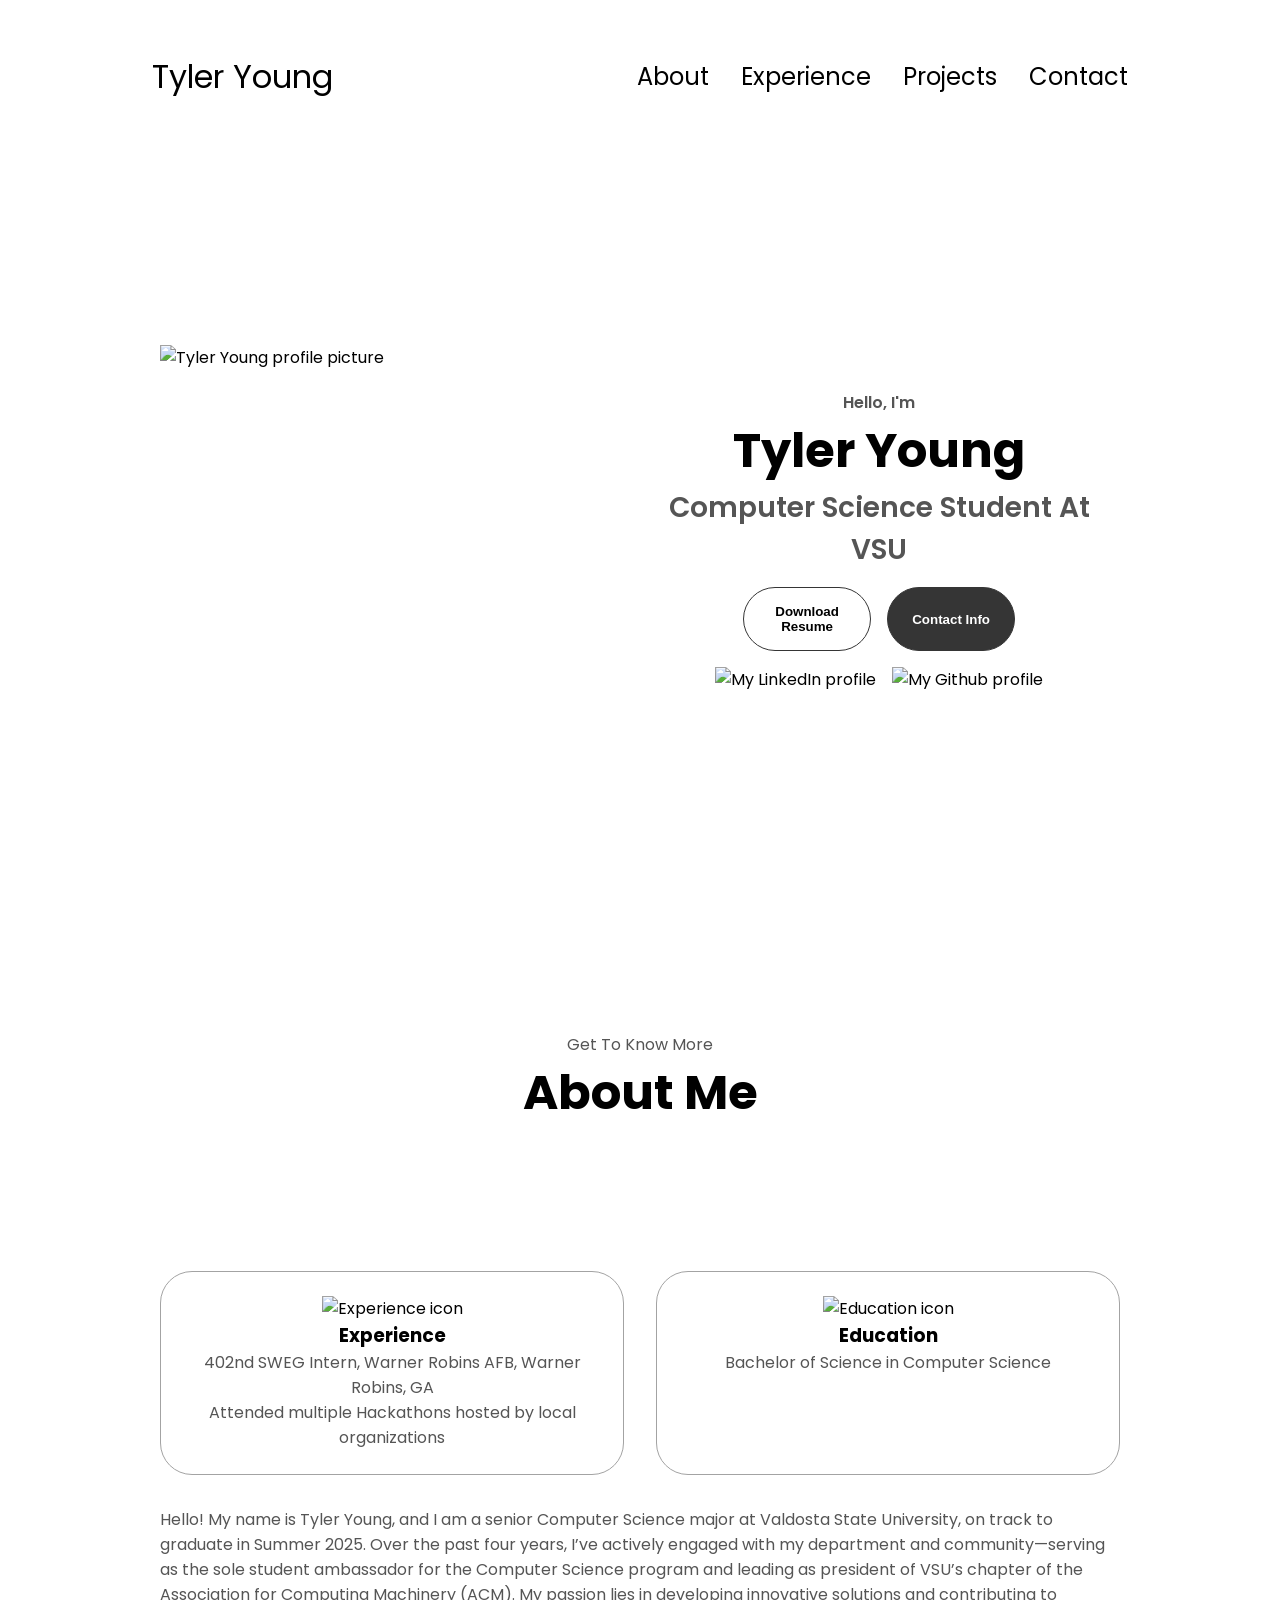
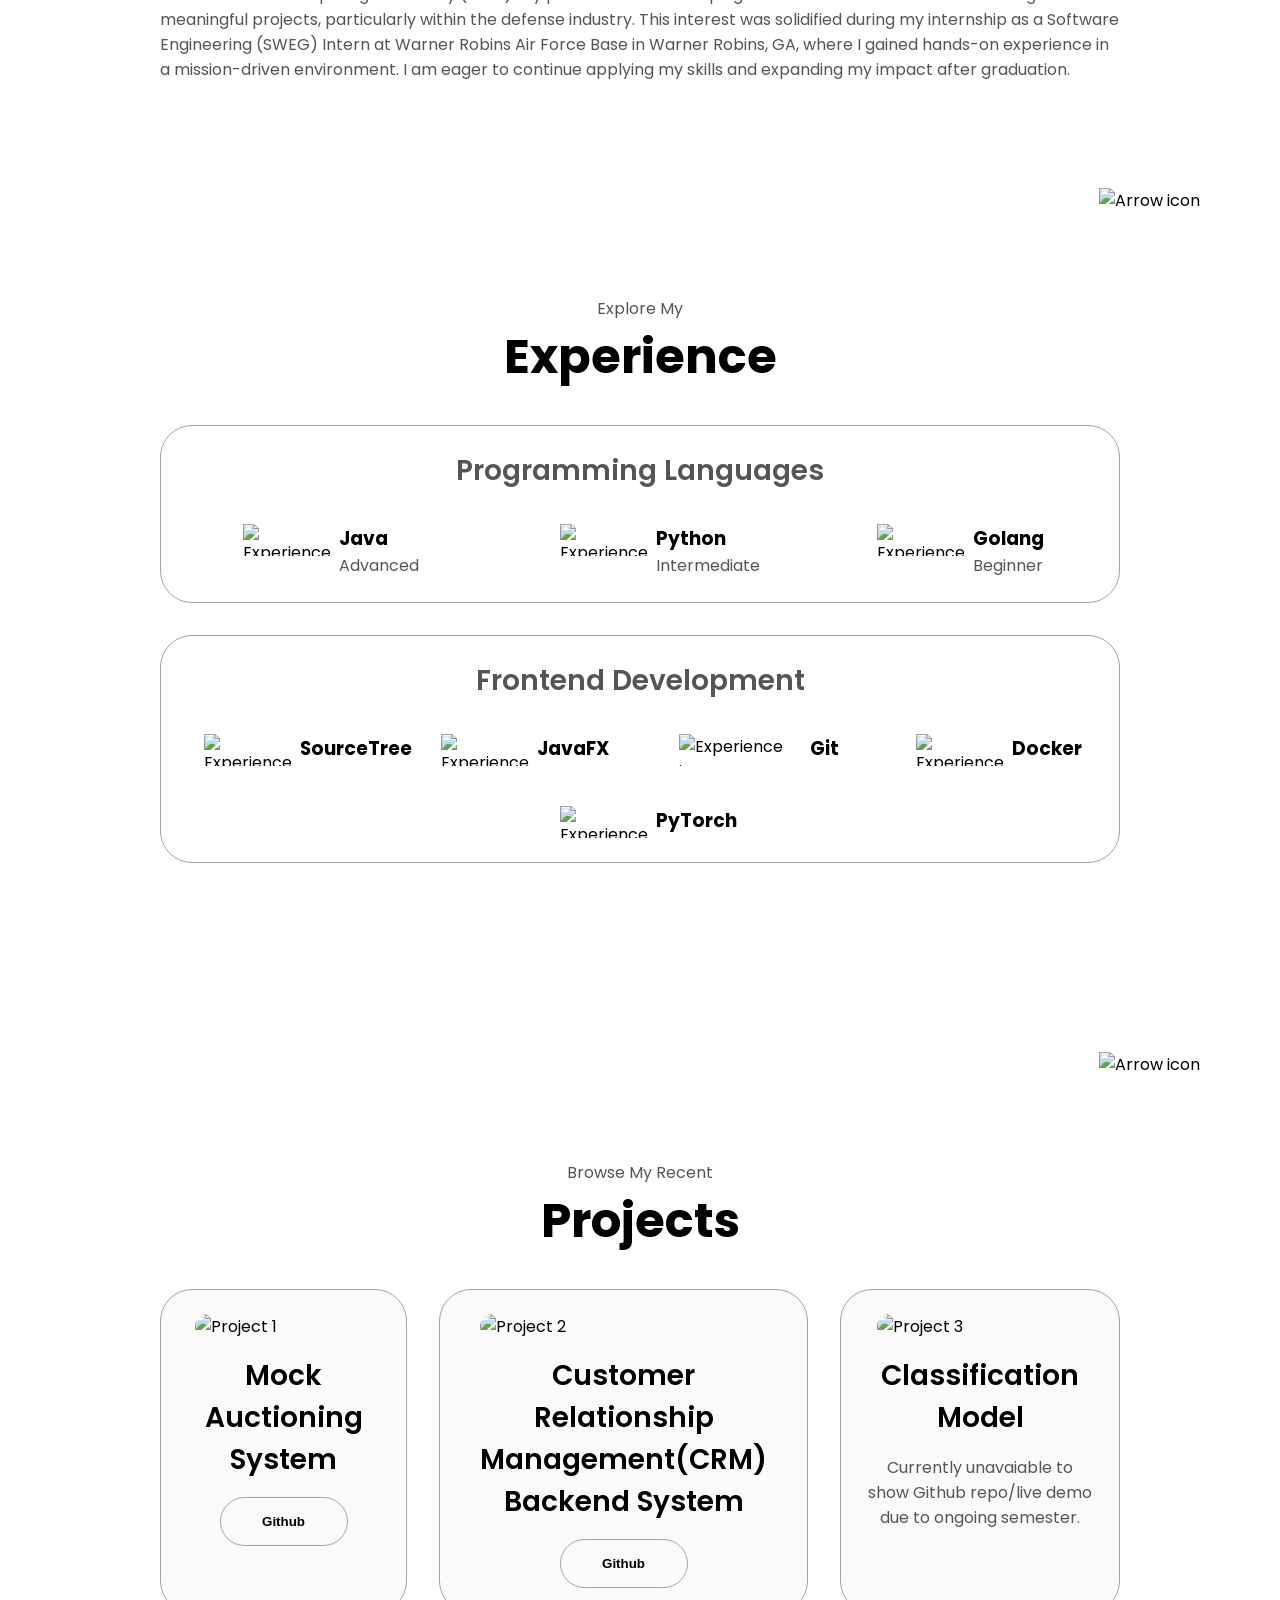
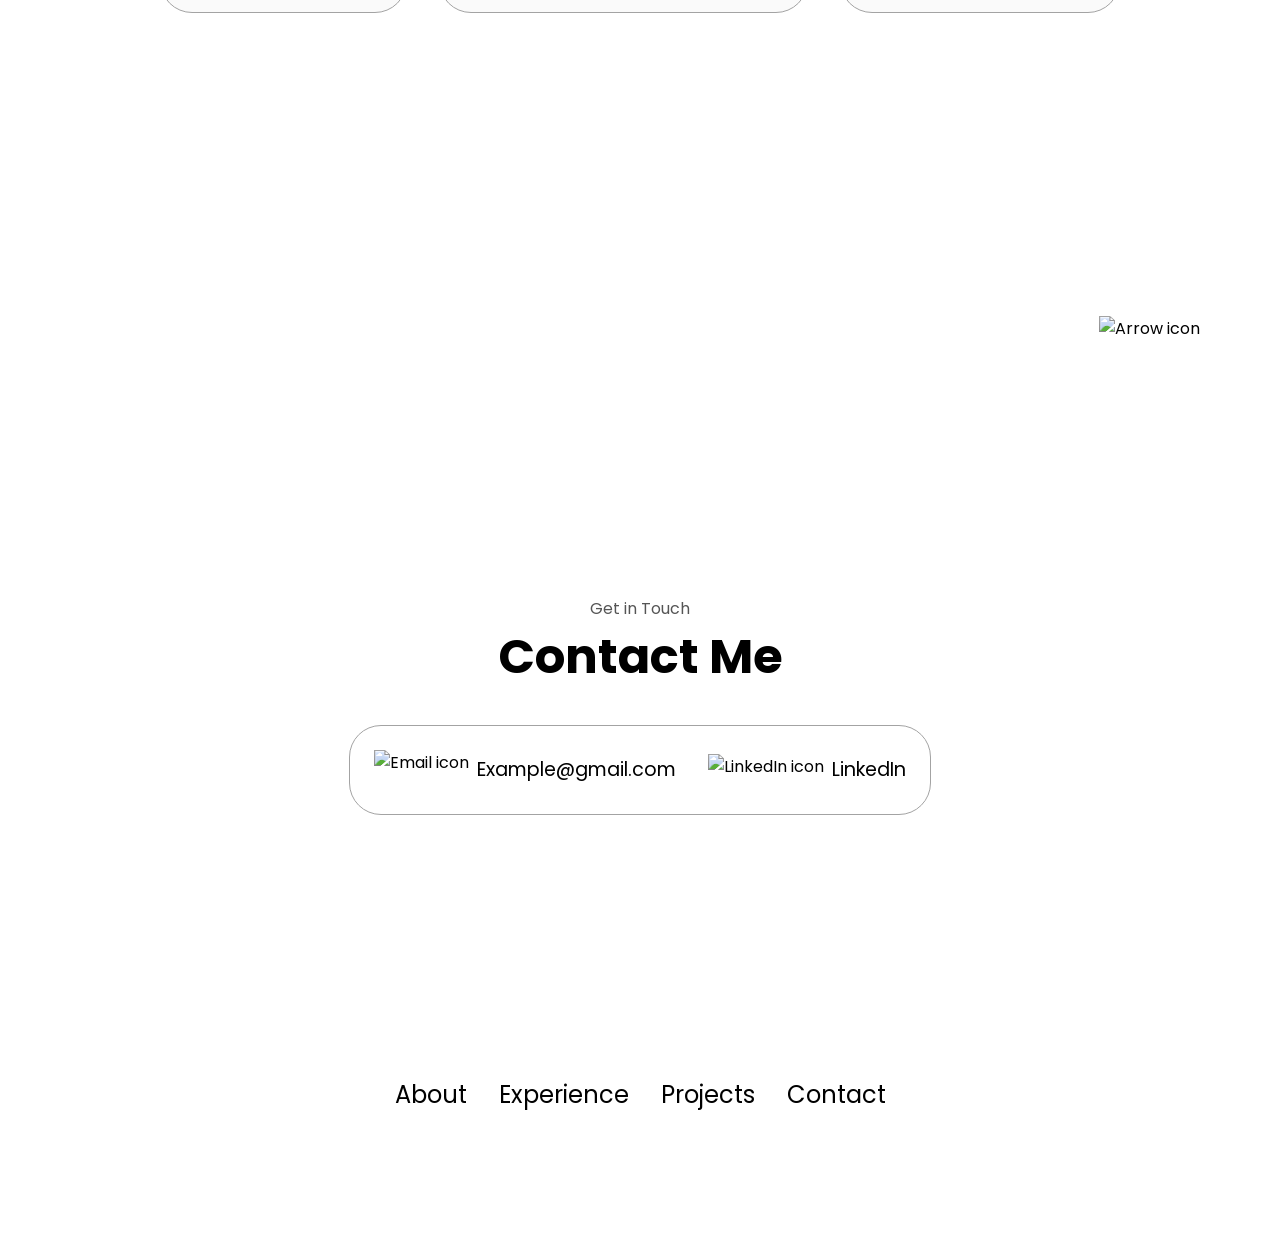
==== portfolio-folder/index.html @ a0f1d5ae "renamed folder slightly" ====
<!DOCTYPE html>
<html lang="en">
  <head>
    <meta charset="UTF-8" />
    <meta http-equiv="X-UA-Compatible" content="IE=edge" />
    <meta name="viewport" content="width=device-width, initial-scale=1.0" />
    <title>My Portfolio</title>
    <link rel="stylesheet" href="style.css" />
    <link rel="stylesheet" href="mediaqueries.css" />
  </head>
  <body>
    <nav id="desktop-nav">
      <div class="logo">Tyler Young</div>
      <div>
        <ul class="nav-links">
          <li><a href="#about">About</a></li>
          <li><a href="#experience">Experience</a></li>
          <li><a href="#projects">Projects</a></li>
          <li><a href="#contact">Contact</a></li>
        </ul>
      </div>
    </nav>
    <nav id="hamburger-nav">
      <div class="logo">Tyler Young</div>
      <div class="hamburger-menu">
        <div class="hamburger-icon" onclick="toggleMenu()">
          <span></span>
          <span></span>
          <span></span>
        </div>
        <div class="menu-links">
          <li><a href="#about" onclick="toggleMenu()">About</a></li>
          <li><a href="#experience" onclick="toggleMenu()">Experience</a></li>
          <li><a href="#projects" onclick="toggleMenu()">Projects</a></li>
          <li><a href="#contact" onclick="toggleMenu()">Contact</a></li>
        </div>
      </div>
    </nav>
    <section id="profile">
      <div class="section__pic-container">
        <img src="./assets/Picture1_Me.jpg" alt="Tyler Young profile picture" />
      </div>
      <div class="section__text">
        <p class="section__text__p1">Hello, I'm</p>
        <h1 class="title">Tyler Young</h1>
        <p class="section__text__p2">Computer Science Student At VSU</p>
        <div class="btn-container">
          <button
            class="btn btn-color-2"
            onclick="window.open('./assets/Resume.pdf')"
          >
            Download Resume
          </button>
          <button class="btn btn-color-1" onclick="location.href='./#contact'">
            Contact Info
          </button>
        </div>
        <div id="socials-container">
          <img
            src="./assets/linkedin.png"
            alt="My LinkedIn profile"
            class="icon"
            onclick="location.href='https://www.linkedin.com/in/tyler-young-a2173a201/'"
          />
          <img
            src="./assets/github.png"
            alt="My Github profile"
            class="icon"
            onclick="location.href='https://github.com/TylerY7'"
          />
        </div>
      </div>
    </section>
    <section id="about">
      <p class="section__text__p1">Get To Know More</p>
      <h1 class="title">About Me</h1>
      <div class="section-container">
        <div class="about-details-container">
          <div class="about-containers">
            <div class="details-container">
              <img
                src="./assets/experience.png"
                alt="Experience icon"
                class="icon"
              />
              <h3>Experience</h3>
              <p>402nd SWEG Intern, Warner Robins AFB, Warner Robins, GA <br> Attended multiple Hackathons hosted by local organizations</p>
            </div>
            <div class="details-container">
              <img
                src="./assets/education.png"
                alt="Education icon"
                class="icon"
              />
              <h3>Education</h3>
              <p>Bachelor of Science in Computer Science</p>
            </div>
          </div>
          <div class="text-container">
            <p>
                Hello! My name is Tyler Young, and I am a senior Computer Science major at Valdosta State University, on track to graduate in Summer 2025. 
                Over the past four years, I’ve actively engaged with my department and community—serving as the sole student ambassador for the Computer Science program and leading as president of VSU’s chapter of the Association for Computing Machinery (ACM).
                My passion lies in developing innovative solutions and contributing to meaningful projects, particularly within the defense industry. 
                This interest was solidified during my internship as a Software Engineering (SWEG) Intern at Warner Robins Air Force Base in Warner Robins, GA, where I gained hands-on experience in a mission-driven environment. 
                I am eager to continue applying my skills and expanding my impact after graduation.
            </p>
          </div>
        </div>
      </div>
      <img
        src="./assets/arrow.png"
        alt="Arrow icon"
        class="icon arrow"
        onclick="location.href='./#experience'"
      />
    </section>
    <section id="experience">
      <p class="section__text__p1">Explore My</p>
      <h1 class="title">Experience</h1>
      <div class="experience-details-container">
        <div class="about-containers">
          <div class="details-container">
            <h2 class="experience-sub-title">Programming Languages</h2>
            <div class="article-container">
              <article>
                <img
                  src="./assets/java-icon-1511x2048-6ikx8301.png"
                  alt="Experience icon"
                  class="icon"
                />
                <div>
                  <h3>Java</h3>
                  <p>Advanced</p>
                </div>
              </article>

              <article>
                <img
                  src="./assets/Python-logo-notext.svg.png"
                  alt="Experience icon"
                  class="icon"
                />
                <div>
                  <h3>Python</h3>
                  <p>Intermediate</p>
                </div>
              </article>

              <article>
                <img
                  src="./assets/Go-Logo_Blue.png"
                  alt="Experience icon"
                  class="icon"
                />
                <div>
                  <h3>Golang</h3>
                  <p>Beginner</p>
                </div>
              </article>
            </div>
          </div>
        </div>

        <div class="details-container">
            <h2 class="experience-sub-title">Frontend Development</h2>
            <div class="article-container">
              <article>
                <img
                  src="./assets/SourceTree_Icon.png"
                  alt="Experience icon"
                  class="icon"
                />
                <div>
                  <h3>SourceTree</h3>
                </div>
              </article>

              <article>
                <img
                  src="./assets/JavaFX_Icon.png"
                  alt="Experience icon"
                  class="icon"
                />
                <div>
                  <h3>JavaFX</h3>
                </div>
              </article>

              <article>
                <img
                  src="./assets/Git_Icon.png"
                  alt="Experience icon"
                  class="icon"
                />
                <div>
                  <h3>Git</h3>
                </div>
              </article>

              <article>
                <img
                  src="./assets/docker-mark-blue.png"
                  alt="Experience icon"
                  class="icon"
                />
                <div>
                  <h3>Docker</h3>
                </div>
              </article>

              <article>
                <img
                  src="./assets/PyTorch_Icon.png"
                  alt="Experience icon"
                  class="icon"
                />
                <div>
                  <h3>PyTorch</h3>
                </div>
              </article>

            </div>

      </div>
      <img
        src="./assets/arrow.png"
        alt="Arrow icon"
        class="icon arrow"
        onclick="location.href='./#projects'"
      />
    </section>
    <section id="projects">
      <p class="section__text__p1">Browse My Recent</p>
      <h1 class="title">Projects</h1>
      <div class="experience-details-container">
        <div class="about-containers">
          <div class="details-container color-container">
            <div class="article-container">
              <img
                src="./assets/Project1_Pic.png"
                alt="Project 1"
                class="project-img"
              />
            </div>
            <h2 class="experience-sub-title project-title">Mock Auctioning System</h2>
            <div class="btn-container">
              <button
                class="btn btn-color-2 project-btn"
                onclick="location.href='https://github.com/vsu-se/24fa_team3'"
              >
                Github
              </button>
            </div>
          </div>
          <div class="details-container color-container">
            <div class="article-container">
              <img
                src="./assets/CRM-Backend_Project_Pic.png"
                alt="Project 2"
                class="project-img"
              />
            </div>
            <h2 class="experience-sub-title project-title">Customer Relationship Management(CRM) Backend System</h2>
            <div class="btn-container">
              <button
                class="btn btn-color-2 project-btn"
                onclick="location.href='https://github.com/TylerY7/CRM-Backend-Project'"
              >
                Github
              </button>
            </div>
          </div>
          <div class="details-container color-container">
            <div class="article-container">
              <img
                src="./assets/CS-4900_Project_Pic.png"
                alt="Project 3"
                class="project-img"
              />
            </div>
            <h2 class="experience-sub-title project-title">Classification Model</h2>
            <div class="btn-container">
              <p>Currently unavaiable to show Github repo/live demo due to ongoing semester.</p>
            </div>
          </div>
        </div>
      </div>
      <img
        src="./assets/arrow.png"
        alt="Arrow icon"
        class="icon arrow"
        onclick="location.href='./#contact'"
      />
    </section>
    <section id="contact">
      <p class="section__text__p1">Get in Touch</p>
      <h1 class="title">Contact Me</h1>
      <div class="contact-info-upper-container">
        <div class="contact-info-container">
          <img
            src="./assets/email.png"
            alt="Email icon"
            class="icon contact-icon email-icon"
          />
          <p><a href="mailto:examplemail@gmail.com">Example@gmail.com</a></p>
        </div>
        <div class="contact-info-container">
          <img
            src="./assets/linkedin.png"
            alt="LinkedIn icon"
            class="icon contact-icon"
          />
          <p><a href="https://www.linkedin.com/in/tyler-young-a2173a201/">LinkedIn</a></p>
        </div>
      </div>
    </section>
    <footer>
      <nav>
        <div class="nav-links-container">
          <ul class="nav-links">
            <li><a href="#about">About</a></li>
            <li><a href="#experience">Experience</a></li>
            <li><a href="#projects">Projects</a></li>
            <li><a href="#contact">Contact</a></li>
          </ul>
        </div>
      </nav>
    </footer>
    <script src="script.js"></script>
  </body>
</html>
---- portfolio-folder/style.css ----
/* GENERAL */

@import url("https://fonts.googleapis.com/css2?family=Poppins:wght@300;400;500;600&display=swap");

* {
  margin: 0;
  padding: 0;
}

body {
  font-family: "Poppins", sans-serif;
}

html {
  scroll-behavior: smooth;
}

p {
  color: rgb(85, 85, 85);
}

/* TRANSITION */

a,
.btn {
  transition: all 300ms ease;
}

/* DESKTOP NAV */

nav,
.nav-links {
  display: flex;
}

nav {
  justify-content: space-around;
  align-items: center;
  height: 17vh;
}

.nav-links {
  gap: 2rem;
  list-style: none;
  font-size: 1.5rem;
}

a {
  color: black;
  text-decoration: none;
  text-decoration-color: white;
}

a:hover {
  color: grey;
  text-decoration: underline;
  text-underline-offset: 1rem;
  text-decoration-color: rgb(181, 181, 181);
}

.logo {
  font-size: 2rem;
}

.logo:hover {
  cursor: default;
}

/* HAMBURGER MENU */

#hamburger-nav {
  display: none;
}

.hamburger-menu {
  position: relative;
  display: inline-block;
}

.hamburger-icon {
  display: flex;
  flex-direction: column;
  justify-content: space-between;
  height: 24px;
  width: 30px;
  cursor: pointer;
}

.hamburger-icon span {
  width: 100%;
  height: 2px;
  background-color: black;
  transition: all 0.3 ease-in-out;
}

.menu-links {
  position: absolute;
  top: 100%;
  right: 0;
  background-color: white;
  width: fit-content;
  max-height: 0;
  overflow: hidden;
  transition: all 0.3 ease-in-out;
}

.menu-links a {
  display: block;
  padding: 10px;
  text-align: center;
  font-size: 1.5rem;
  color: black;
  text-decoration: none;
  transition: all 0.3 ease-in-out;
}

.menu-links li {
  list-style: none;
}

.menu-links.open {
  max-height: 300px;
}

.hamburger-icon.open span:first-child {
  transform: rotate(45deg) translate(10px, 5px);
}

.hamburger-icon.open span:nth-child(2) {
  opacity: 0;
}

.hamburger-icon.open span:last-child {
  transform: rotate(-45deg) translate(10px, -5px);
}

.hamburger-icon span:first-child {
  transform: none;
}

.hamburger-icon span:first-child {
  opacity: 1;
}

.hamburger-icon span:first-child {
  transform: none;
}

/* SECTIONS */

section {
  padding-top: 4vh;
  height: 96vh;
  margin: 0 10rem;
  box-sizing: border-box;
  min-height: fit-content;
}

.section-container {
  display: flex;
}

/* PROFILE SECTION */

#profile {
  display: flex;
  justify-content: center;
  gap: 5rem;
  height: 80vh;
}

.section__pic-container {
  display: flex;
  height: 400px;
  width: 400px;
  margin: auto 0;
}

.section__text {
  align-self: center;
  text-align: center;
}

.section__text p {
  font-weight: 600;
}

.section__text__p1 {
  text-align: center;
}

.section__text__p2 {
  font-size: 1.75rem;
  margin-bottom: 1rem;
}

.title {
  font-size: 3rem;
  text-align: center;
}

#socials-container {
  display: flex;
  justify-content: center;
  margin-top: 1rem;
  gap: 1rem;
}

/* ICONS */

.icon {
  cursor: pointer;
  height: 2rem;
}

/* BUTTONS */

.btn-container {
  display: flex;
  justify-content: center;
  gap: 1rem;
}

.btn {
  font-weight: 600;
  transition: all 300ms ease;
  padding: 1rem;
  width: 8rem;
  border-radius: 2rem;
}

.btn-color-1,
.btn-color-2 {
  border: rgb(53, 53, 53) 0.1rem solid;
}

.btn-color-1:hover,
.btn-color-2:hover {
  cursor: pointer;
}

.btn-color-1,
.btn-color-2:hover {
  background: rgb(53, 53, 53);
  color: white;
}

.btn-color-1:hover {
  background: rgb(0, 0, 0);
}

.btn-color-2 {
  background: none;
}

.btn-color-2:hover {
  border: rgb(255, 255, 255) 0.1rem solid;
}

.btn-container {
  gap: 1rem;
}

/* ABOUT SECTION */

#about {
  position: relative;
}

.about-containers {
  gap: 2rem;
  margin-bottom: 2rem;
  margin-top: 2rem;
}

.about-details-container {
  justify-content: center;
  flex-direction: column;
}

.about-containers,
.about-details-container {
  display: flex;
}

.about-pic {
  border-radius: 2rem;
}

.arrow {
  position: absolute;
  right: -5rem;
  bottom: 2.5rem;
}

.details-container {
  padding: 1.5rem;
  flex: 1;
  background: white;
  border-radius: 2rem;
  border: rgb(53, 53, 53) 0.1rem solid;
  border-color: rgb(163, 163, 163);
  text-align: center;
}

.section-container {
  gap: 4rem;
  height: 80%;
}

.section__pic-container {
  height: 400px;
  width: 400px;
  margin: auto 0;
}

/* EXPERIENCE SECTION */

#experience {
  position: relative;
}

.experience-sub-title {
  color: rgb(85, 85, 85);
  font-weight: 600;
  font-size: 1.75rem;
  margin-bottom: 2rem;
}

.experience-details-container {
  display: flex;
  justify-content: center;
  flex-direction: column;
}

.article-container {
  display: flex;
  text-align: initial;
  flex-wrap: wrap;
  flex-direction: row;
  gap: 2.5rem;
  justify-content: space-around;
}

article {
  display: flex;
  width: 10rem;
  justify-content: space-around;
  gap: 0.5rem;
}

article .icon {
  cursor: default;
}

/* PROJECTS SECTION */

#projects {
  position: relative;
}

.color-container {
  border-color: rgb(163, 163, 163);
  background: rgb(250, 250, 250);
}

.project-img {
  border-radius: 2rem;
  width: 90%;
  height: 90%;
}

.project-title {
  margin: 1rem;
  color: black;
}

.project-btn {
  color: black;
  border-color: rgb(163, 163, 163);
}

/* CONTACT */

#contact {
  display: flex;
  justify-content: center;
  flex-direction: column;
  height: 70vh;
}

.contact-info-upper-container {
  display: flex;
  justify-content: center;
  border-radius: 2rem;
  border: rgb(53, 53, 53) 0.1rem solid;
  border-color: rgb(163, 163, 163);
  background: (250, 250, 250);
  margin: 2rem auto;
  padding: 0.5rem;
}

.contact-info-container {
  display: flex;
  align-items: center;
  justify-content: center;
  gap: 0.5rem;
  margin: 1rem;
}

.contact-info-container p {
  font-size: larger;
}

.contact-icon {
  cursor: default;
}

.email-icon {
  height: 2.5rem;
}

/* FOOTER SECTION */

footer {
  height: 26vh;
  margin: 0 1rem;
}

footer p {
  text-align: center;
}
---- portfolio-folder/mediaqueries.css ----
@media screen and (max-width: 1400px) {
    #profile {
        height: 83vh;
        margin-bottom: 6rem;
    }
    .about-containers {
        flex-wrap: wrap;
    }
}

@media screen and (max-width: 1200px) {
    #desktop-nav {
        display: none
    }
    #hamburger-nav {
        display: flex;
    }
    #experience, .experience-details-container {
        margin-top: 2rem;
    }
    #profile, .section-container {
        display: block;
    }

    .arrow {
        display: none;
    }
    section, .section-container {
        height: fit-content;
    }
    section {
        margin: 0 5%;
    }

    .section_pic-container {
        width: 275px;
        height: 275px;
        margin: 0 auto 2rem;
    }

    .about-containers {
        margin-top: 0;
    }
}

@media screen and (max-width: 600px) {
    #contact {
        height: 40vh;
    }

    #profile {
        height: 83vh;
        margin-bottom: 0;
    }

    article {
        font-size: 1rem;
    }

    footer nav {
        height: fit-content;
        margin-bottom: 2rem;
    }

    .about-containers, .contact-info-upper-container, .btn-container {
        flex-wrap: wrap;
    }

    .contact-info-container {
        margin: 0;
    }

    .contact-info-container p, .nav-links li a {
        font-size: 1rem;
    }

    .experience-sub-title {
        font-size: 1.25rem;
    }

    .logo {
        font-size: 1.5rem;
    }

    .nav-links {
        flex-direction: column;
        gap: 0.5rem;
        text-align: center;
    }

    .section_pic-container {
        width: auto;
        height: 46vw;
        justify-content: center;
    }

    .section__text__p2 {
        font-size: 1.25rem;
    }

    .title {
        font-size: 2rem;
    }

    .text-container {
        text-align: justify;
    }
}
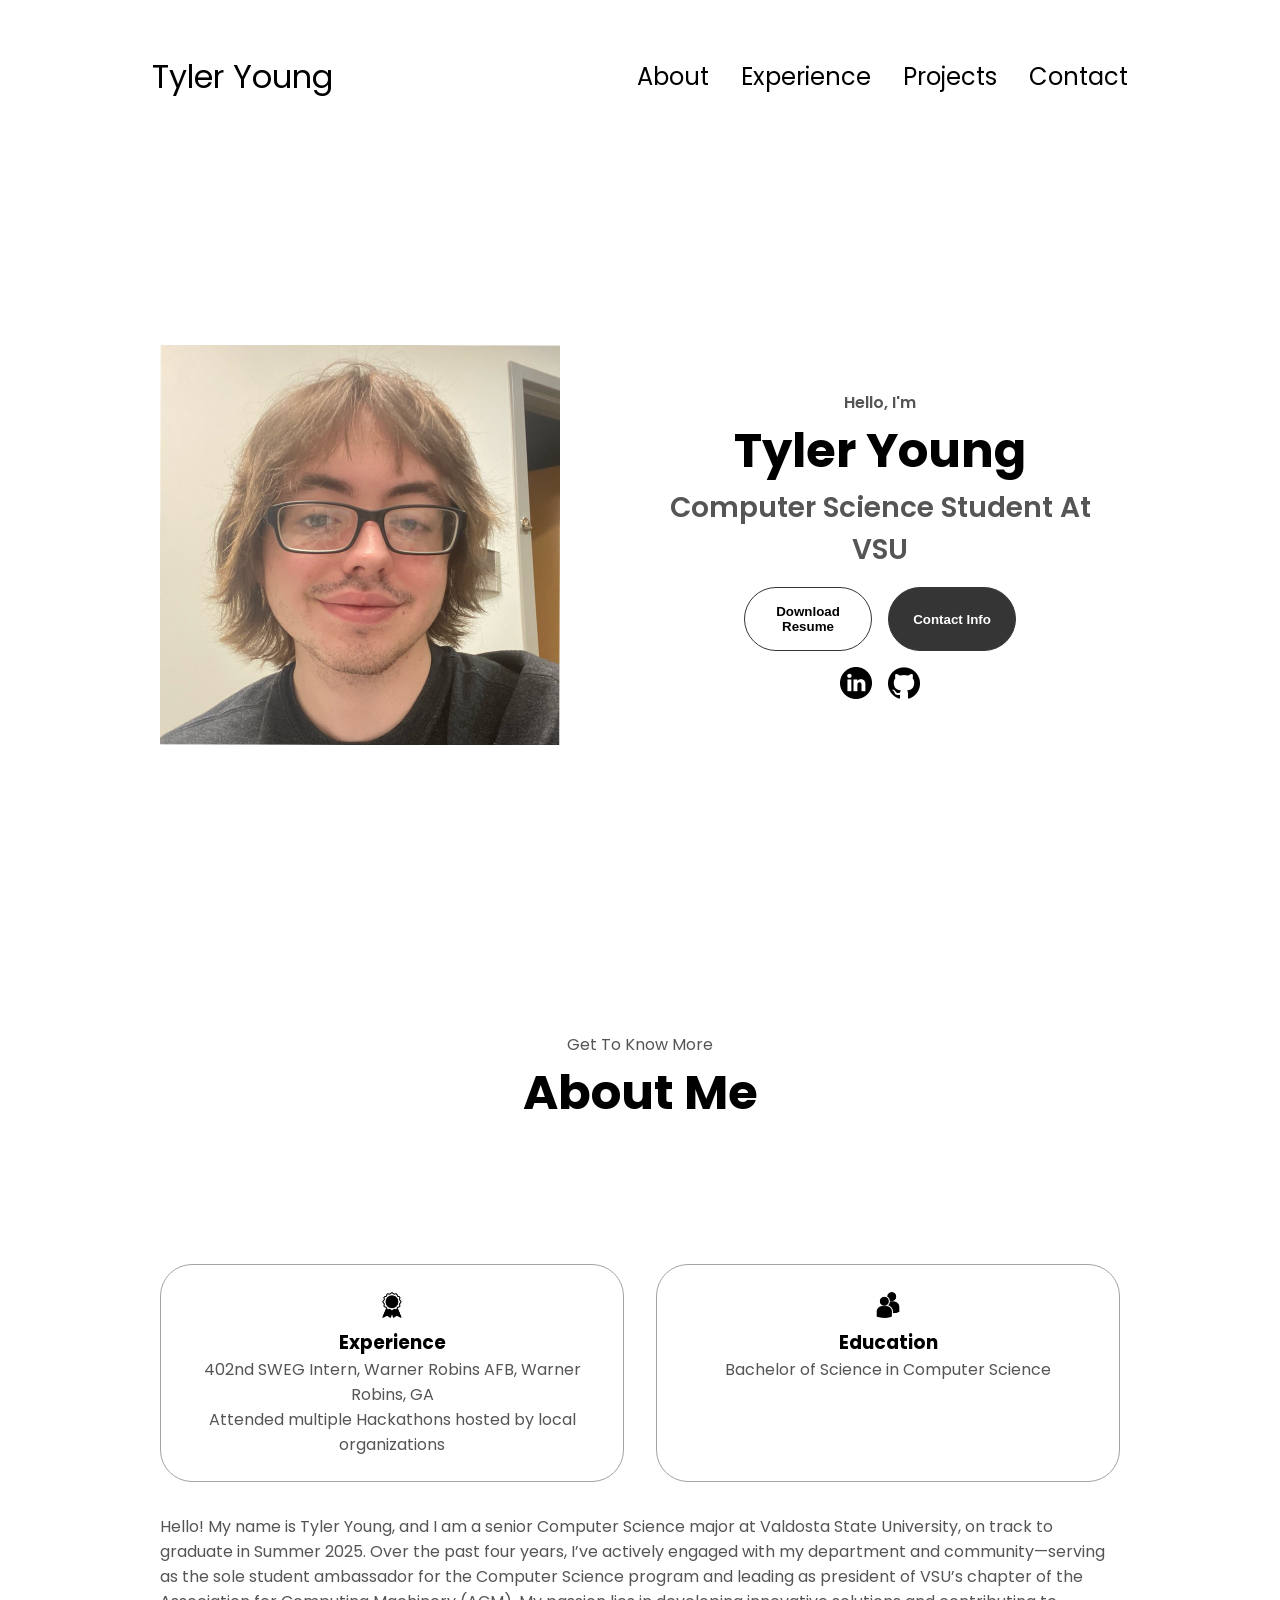
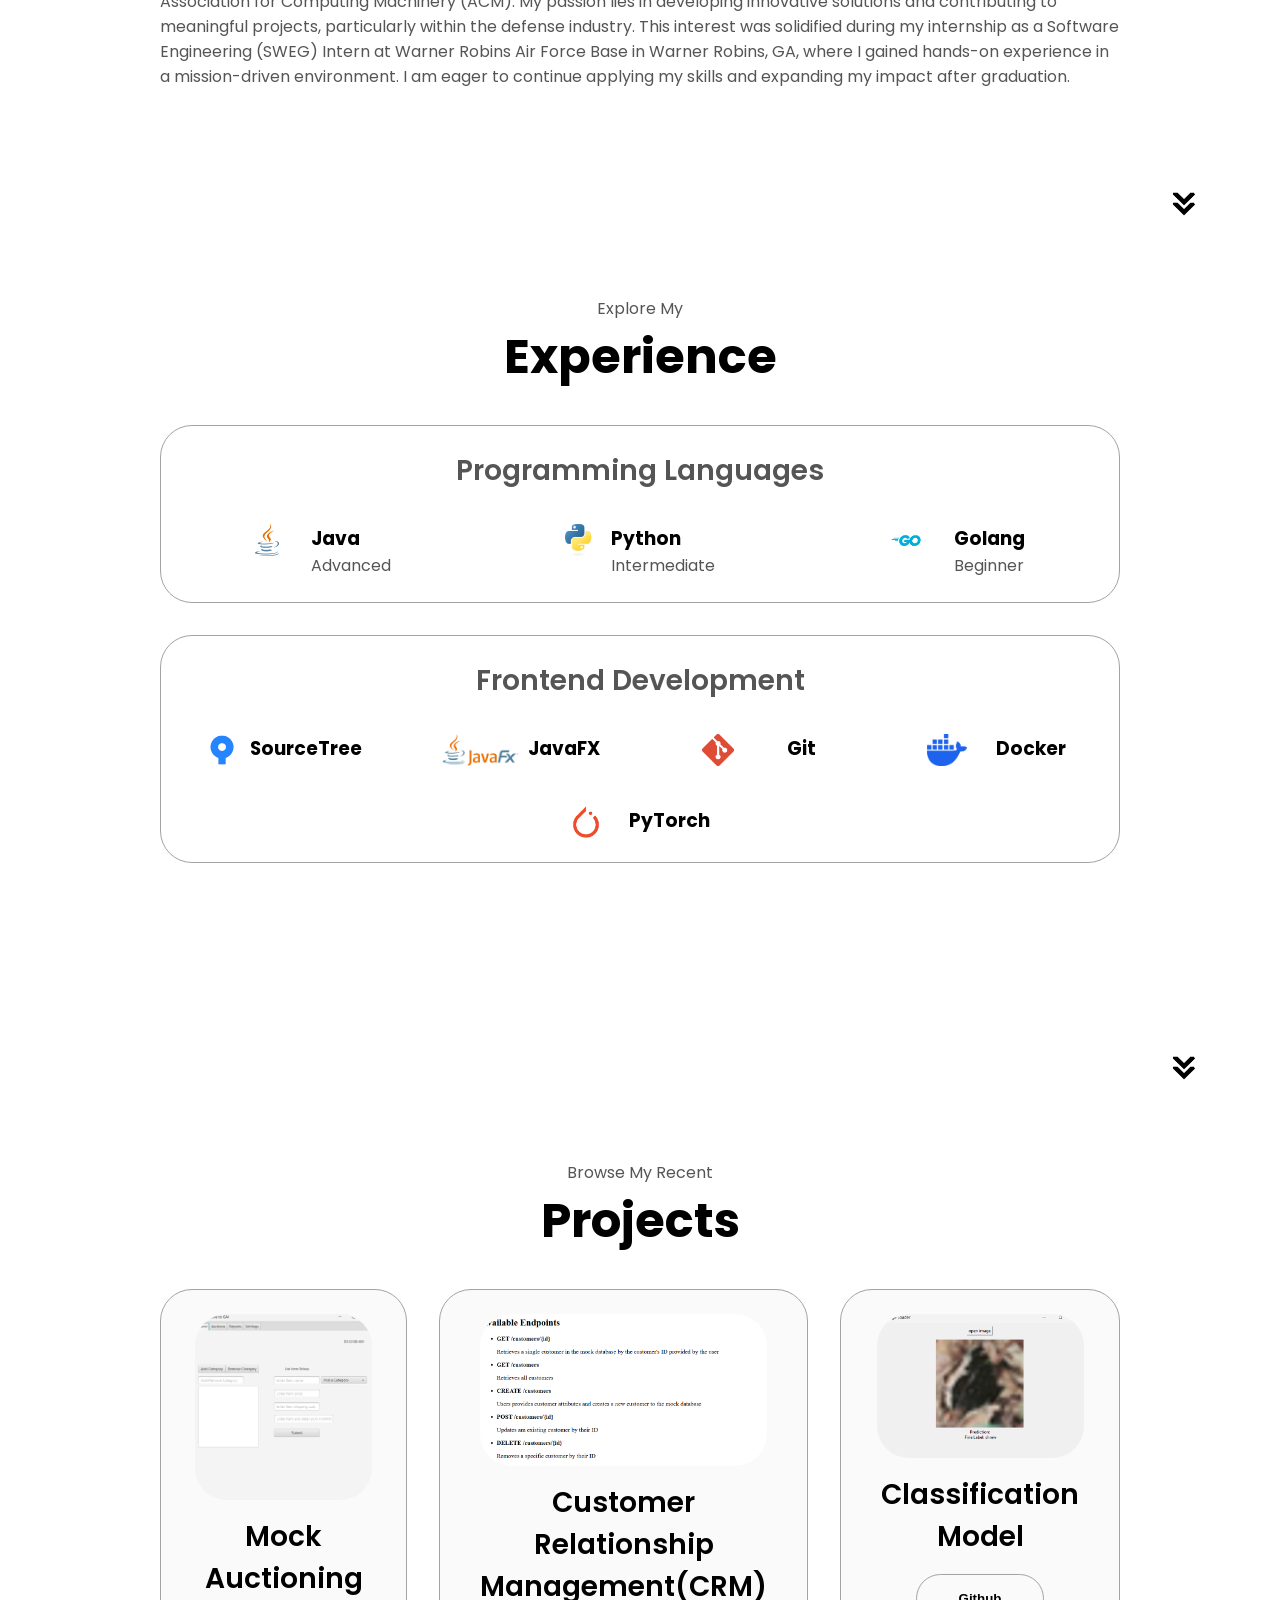
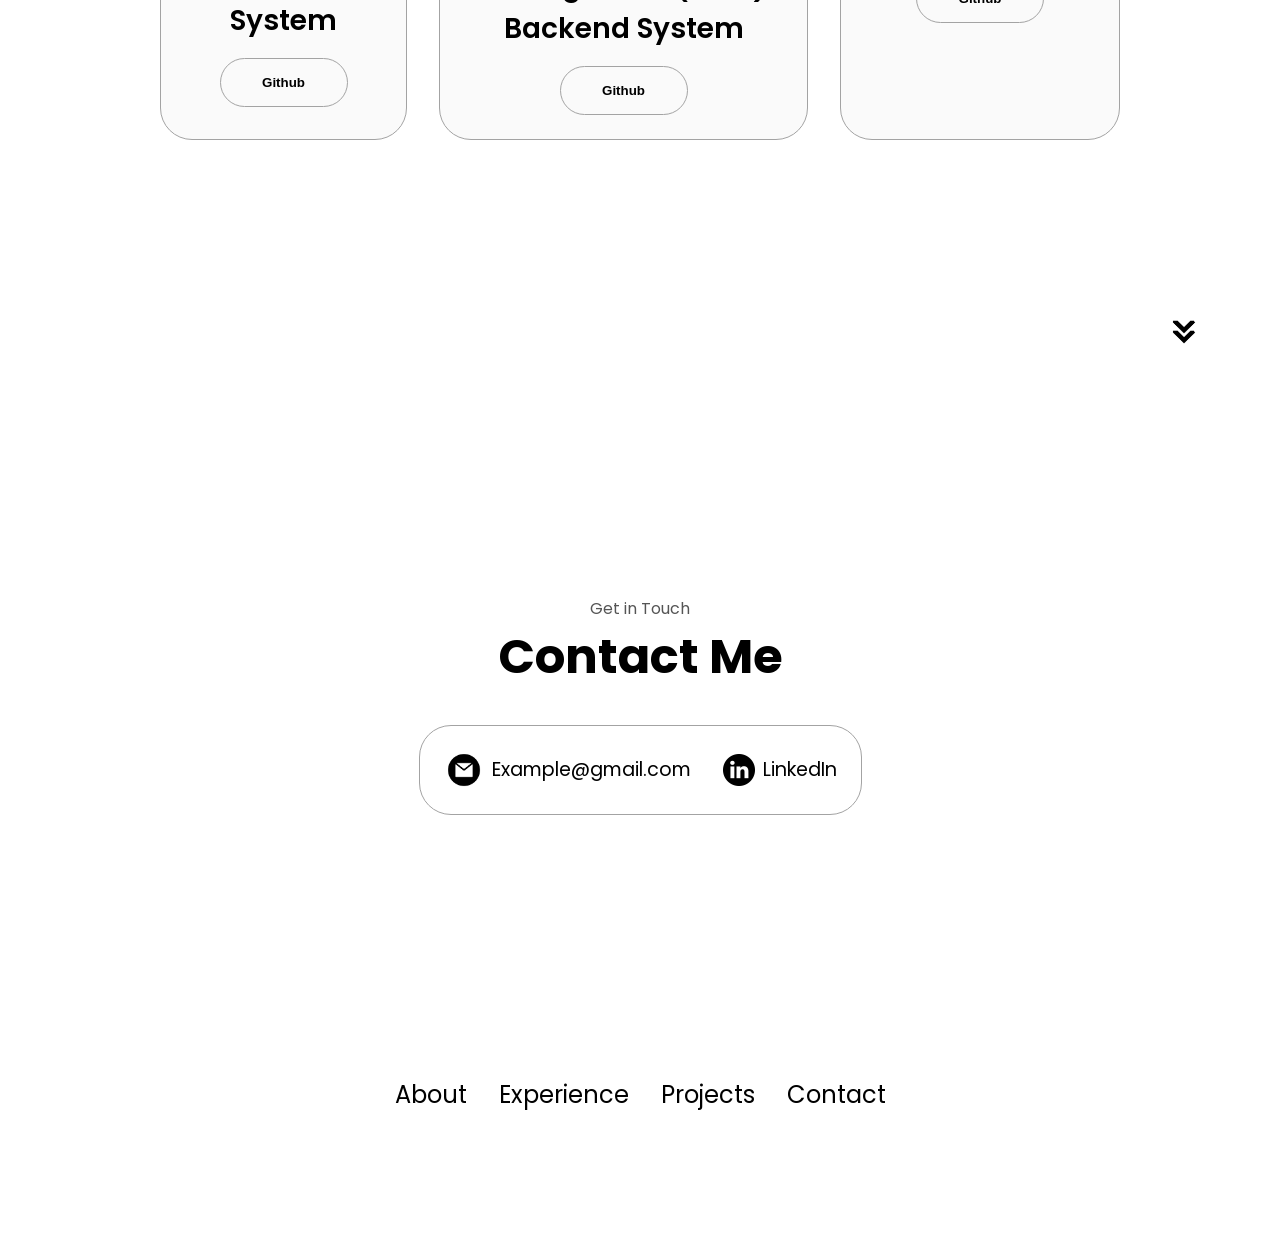
==== commit bdbdc327: "Updated Resume and other sections to be updated to current info" ====
--- a/portfolio-folder/index.html
+++ b/portfolio-folder/index.html
@@ -280,7 +280,12 @@
             </div>
             <h2 class="experience-sub-title project-title">Classification Model</h2>
             <div class="btn-container">
-              <p>Currently unavaiable to show Github repo/live demo due to ongoing semester.</p>
+              <button
+                class="btn btn-color-2 project-btn"
+                onclick="location.href='https://github.com/TylerY7/CS-4900-Project'"
+              >
+                Github
+              </button>
             </div>
           </div>
         </div>
